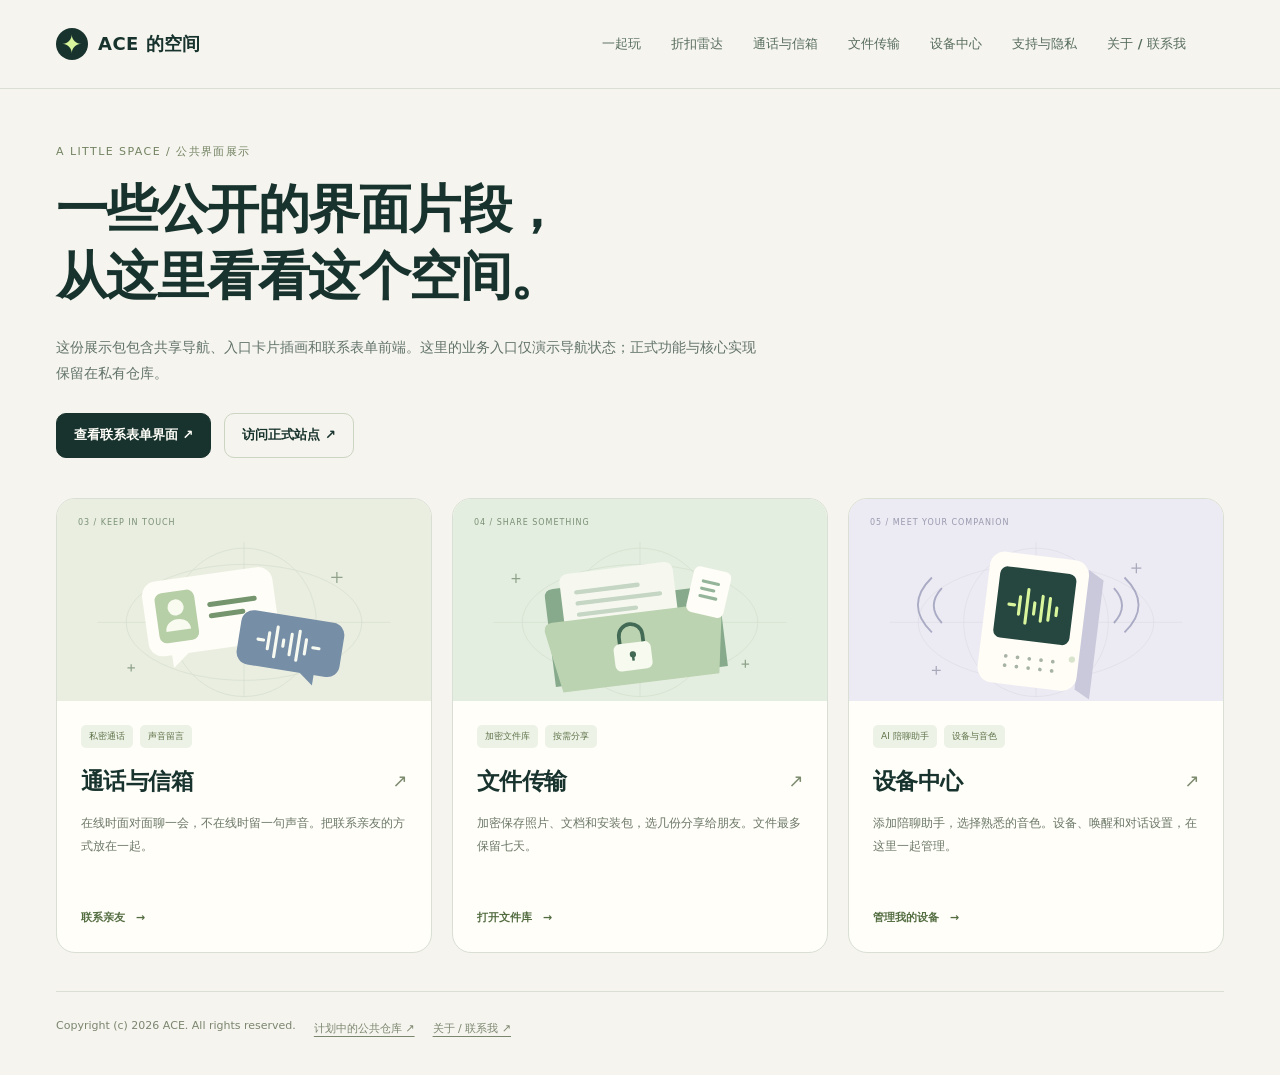
==== index.html @ f155e73a "Publish selected presentation components and contact form frontend" ====
<!doctype html>
<html lang="zh-CN">
<head>
  <meta charset="utf-8">
  <meta name="viewport" content="width=device-width,initial-scale=1">
  <meta name="description" content="ACE 的空间的公开前端片段：共享导航、入口插画及联系表单界面。">
  <meta name="theme-color" content="#f5f4ee">
  <title>公共界面展示 · ACE 的空间</title>
  <link rel="stylesheet" href="/shared/site-shell.css">
  <style>
*{box-sizing:border-box}html{color-scheme:light}body{margin:0;background:#f5f4ee;color:#18332d;font:15px/1.6 Inter,"Segoe UI","Microsoft YaHei",system-ui,sans-serif}a{color:inherit}button,input,textarea{font:inherit}.skip{position:fixed;top:8px;left:8px;z-index:1000;padding:10px 15px;background:#18332d;color:#fffef9;border-radius:8px;transform:translateY(-160%)}.skip:focus{transform:none}.ace-contact-footer{display:flex;flex-wrap:wrap;align-items:center;gap:22px;border-top:1px solid #d9dfd4;padding-top:26px;color:#7b866f;font-size:11px}.eyebrow{display:flex;align-items:center;gap:9px}.eyebrow>span{width:6px;height:6px;border-radius:50%;background:#8aa763}
</style>
  <style>
.ace-demo-main{max-width:var(--ace-shell-width,1264px);margin:0 auto;padding:54px var(--ace-shell-gutter,48px) 36px}.ace-demo-eyebrow{margin:0 0 15px;color:#738362;font-size:11px;letter-spacing:.13em}.ace-demo-main h1{max-width:760px;margin:0;font-size:clamp(30px,4.5vw,52px);line-height:1.3;letter-spacing:-.03em}.ace-demo-intro{max-width:710px;margin:23px 0;color:#62736a;font-size:14px;line-height:1.9}.ace-demo-actions{display:flex;flex-wrap:wrap;gap:13px;margin:26px 0 40px}.ace-demo-actions a{display:inline-flex;align-items:center;min-height:44px;padding:11px 17px;border:1px solid #cbd5c1;border-radius:10px;text-decoration:none;font-size:13px;font-weight:650}.ace-demo-actions a:first-child{background:#18332d;color:#fffef9;border-color:#18332d}.ace-demo-main .extra-grid{display:grid;grid-template-columns:repeat(3,minmax(0,1fr));gap:20px}.ace-demo-main .destination{display:block;overflow:hidden;min-width:0;border:1px solid #d9dfd4;border-radius:19px;background:#fffef9;text-decoration:none}.ace-demo-main .card-art{position:relative;overflow:hidden;min-height:178px;padding:28px 0 0;color:#567152;background:#e9eee0}.ace-demo-main .files-art{background:#e4eee0}.ace-demo-main .companion-art{background:#eceaf2;color:#7d7f99}.ace-demo-main .card-art svg{display:block;width:100%;height:auto}.ace-demo-main .art-label{position:absolute;top:18px;left:21px;font-size:8px;letter-spacing:.12em;opacity:.75}.ace-demo-main .card-copy{padding:24px}.ace-demo-main .tags{display:flex;flex-wrap:wrap;gap:7px;margin-bottom:15px}.ace-demo-main .tags span{padding:4px 8px;border-radius:5px;background:#edf2e6;color:#60744b;font-size:9px}.ace-demo-main .card-copy h2{display:flex;align-items:center;justify-content:space-between;margin:0;font-size:23px;letter-spacing:-.025em}.ace-demo-main .card-copy h2 span{font-size:18px;font-weight:400;color:#7c8b6e}.ace-demo-main .card-copy p{min-height:72px;margin:13px 0 20px;color:#6c7867;font-size:12px;line-height:1.9}.ace-demo-main .card-action{font-size:11px;font-weight:650;color:#536d41}.ace-demo-main .card-action span{margin-left:7px}.ace-demo-footer{display:flex;flex-wrap:wrap;gap:18px;margin-top:38px;padding-top:25px;border-top:1px solid #d9dfd4;color:#7b866f;font-size:11px}.ace-demo-footer a{display:inline-flex;align-items:center;min-height:44px;margin-block:-11px;text-underline-offset:4px}.ace-demo-main a:focus-visible{outline:3px solid #476ec4;outline-offset:4px}@media(max-width:900px){.ace-demo-main .extra-grid{grid-template-columns:repeat(2,minmax(0,1fr))}}@media(max-width:650px){.ace-demo-main{padding-top:32px}.ace-demo-main .extra-grid{grid-template-columns:minmax(0,1fr)}.ace-demo-main .card-art{min-height:0}.ace-demo-main .card-copy p{min-height:0}.ace-demo-main .card-copy{padding:23px}}
  </style>
</head>
<body data-ace-page="home">
  <a class="skip" href="#display-main">跳到公共界面展示</a>
  <header class="ace-site-header" data-ace-site-header>
  <div class="ace-site-header__inner">
    <a class="ace-site-brand" href="/" aria-label="ACE 的空间首页" aria-current="page"><span class="ace-site-brand__mark" aria-hidden="true">✦</span><span class="ace-site-brand__name">ACE 的空间</span></a>
    <nav class="ace-primary-nav" aria-label="快速导航">
      <ul class="ace-primary-nav__list">
        <li class="ace-primary-nav__item"><a class="ace-primary-link" href="/play/">一起玩</a></li>
        <li class="ace-primary-nav__item"><a class="ace-primary-link" href="/radar/">折扣雷达</a></li>
        <li class="ace-primary-nav__item"><a class="ace-primary-link" href="/connect/">通话与信箱</a></li>
        <li class="ace-primary-nav__item"><a class="ace-primary-link" href="/files/">文件传输</a></li>
        <li class="ace-primary-nav__item"><a class="ace-primary-link" href="/companion/">设备中心</a></li>
        <li class="ace-primary-nav__item"><a class="ace-primary-link" href="/support/">支持与隐私</a></li>
        <li class="ace-primary-nav__item"><a class="ace-primary-link" href="/about/">关于 / 联系我</a></li>
      </ul>
    </nav>
  </div>
</header>
  <main id="display-main" class="ace-demo-main">
    <p class="ace-demo-eyebrow">A LITTLE SPACE / 公共界面展示</p>
    <h1>一些公开的界面片段，<br>从这里看看这个空间。</h1>
    <p class="ace-demo-intro">这份展示包包含共享导航、入口卡片插画和联系表单前端。这里的业务入口仅演示导航状态；正式功能与核心实现保留在私有仓库。</p>
    <div class="ace-demo-actions"><a href="/about/">查看联系表单界面 ↗</a><a href="https://acexia.xyz/" target="_blank" rel="noopener noreferrer">访问正式站点 ↗</a></div>
    <section class="extra-grid destinations-secondary" aria-label="通信、文件和设备入口"><a class="destination service-card communication-card" href="/connect/"><div class="card-art communication-art" aria-hidden="true"><span class="art-label">03 / KEEP IN TOUCH</span><svg viewBox="0 0 600 280" focusable="false"><g fill="none" stroke="currentColor" opacity=".13"><ellipse cx="300" cy="153" rx="189" ry="93"/><ellipse cx="300" cy="153" rx="116" ry="119"/><path d="M65 153H535M300 24V272"/></g><g transform="translate(143 69) rotate(-8 150 80)"><rect width="211" height="121" rx="23" fill="#fffdf7"/><path d="M35 118v24l31-24" fill="#fffdf7"/><rect x="19" y="20" width="64" height="81" rx="12" fill="#b6cfa7"/><circle cx="51" cy="46" r="13" fill="#f9fbf0"/><path d="M31 83c0-24 40-24 40 0" fill="#f9fbf0"/><path d="M106 49h72M106 67h51" stroke="#74956e" stroke-width="8" stroke-linecap="round"/></g><g transform="translate(290 144) rotate(9 90 50)"><rect width="167" height="88" rx="20" fill="#778ea7"/><path d="M128 84v21l-28-21" fill="#778ea7"/><path d="M31 45h9m8-13v26m12-37v48m12-29v10m12-21v33m12-40v47m12-35v23m12-12h10" stroke="#f7faf0" stroke-width="5" stroke-linecap="round"/></g><path d="M449 72v18m-9-9h18M119 220v12m-6-6h12" stroke="currentColor" opacity=".6" stroke-width="2"/></svg></div><div class="card-copy"><div class="tags"><span>私密通话</span><span>声音留言</span></div><h2>通话与信箱 <span aria-hidden="true">↗</span></h2><p>在线时面对面聊一会，不在线时留一句声音。把联系亲友的方式放在一起。</p><span class="card-action">联系亲友 <span aria-hidden="true">→</span></span></div></a><a class="destination service-card files-card" href="/files/"><div class="card-art files-art" aria-hidden="true"><span class="art-label">04 / SHARE SOMETHING</span><svg viewBox="0 0 600 280" focusable="false"><g fill="none" stroke="currentColor" opacity=".13"><ellipse cx="300" cy="153" rx="189" ry="93"/><ellipse cx="300" cy="153" rx="116" ry="119"/><path d="M65 153H535M300 24V272"/></g><g transform="translate(155 83) rotate(-7 143 83)"><path d="M0 30V13Q0 0 14 0h81l22 26h143q18 0 18 18v113H0Z" fill="#86aa8b"/><rect x="26" y="-21" width="183" height="150" rx="13" fill="#f6f8f0"/><path d="M51 10h99M51 28h133M51 46h92" stroke="#c6d6c4" stroke-width="7" stroke-linecap="round"/><path d="M-7 67q0-13 14-13h259q14 0 13 13l-16 100H11Z" fill="#bcd3b1"/><path d="M110 102v-12a19 19 0 0 1 38 0v12" fill="none" stroke="#426a54" stroke-width="6"/><rect x="99" y="101" width="60" height="44" rx="10" fill="#f7faef"/><circle cx="129" cy="120" r="5" fill="#426a54"/><path d="M129 122v8" stroke="#426a54" stroke-width="4"/></g><g transform="translate(389 61) rotate(13)"><rect width="61" height="75" rx="10" fill="#fffdf7"/><path d="M18 22h25M18 34h20M18 46h26" stroke="#94b59a" stroke-width="5" stroke-linecap="round"/></g><path d="M101 75v15m-7-7h14M469 213v13m-6-6h12" stroke="currentColor" opacity=".6" stroke-width="2"/></svg></div><div class="card-copy"><div class="tags"><span>加密文件库</span><span>按需分享</span></div><h2>文件传输 <span aria-hidden="true">↗</span></h2><p>加密保存照片、文档和安装包，选几份分享给朋友。文件最多保留七天。</p><span class="card-action">打开文件库 <span aria-hidden="true">→</span></span></div></a><a class="destination service-card companion-card" href="/companion/"><div class="card-art companion-art" aria-hidden="true"><span class="art-label">05 / MEET YOUR COMPANION</span><svg viewBox="0 0 600 280" focusable="false"><g fill="none" stroke="currentColor" opacity=".13"><ellipse cx="300" cy="153" rx="189" ry="93"/><ellipse cx="300" cy="153" rx="116" ry="119"/><path d="M65 153H535M300 24V272"/></g><g transform="translate(216 46) rotate(7 82 102)"><path d="M159 13l25 14v192l-25-13Z" fill="#c9c9db"/><rect width="160" height="211" rx="24" fill="#fffdf6"/><rect x="18" y="23" width="123" height="115" rx="12" fill="#26473f"/><path d="M38 83h9m8-14v28m12-41v54m12-34v18m12-30v40m12-38v35m12-21v12" stroke="#d9f69d" stroke-width="5" stroke-linecap="round"/><g fill="#a7b3a5"><circle cx="43" cy="166" r="3"/><circle cx="62" cy="166" r="3"/><circle cx="81" cy="166" r="3"/><circle cx="100" cy="166" r="3"/><circle cx="119" cy="166" r="3"/><circle cx="43" cy="181" r="3"/><circle cx="62" cy="181" r="3"/><circle cx="81" cy="181" r="3"/><circle cx="100" cy="181" r="3"/><circle cx="119" cy="181" r="3"/></g><circle cx="149" cy="159" r="5" fill="#d9e4cc"/></g><g fill="none" stroke="#888aac" stroke-width="3" opacity=".65"><path d="M149 98q-26 28 0 56M133 81q-45 44 0 88M425 98q26 28 0 56M442 81q45 44 0 88"/></g><path d="M140 223v14m-7-7h14M461 58v16m-8-8h16" stroke="currentColor" opacity=".6" stroke-width="2"/></svg></div><div class="card-copy"><div class="tags"><span>AI 陪聊助手</span><span>设备与音色</span></div><h2>设备中心 <span aria-hidden="true">↗</span></h2><p>添加陪聊助手，选择熟悉的音色。设备、唤醒和对话设置，在这里一起管理。</p><span class="card-action">管理我的设备 <span aria-hidden="true">→</span></span></div></a></section>
    <footer class="ace-demo-footer"><span>Copyright (c) 2026 ACE. All rights reserved.</span><a href="https://github.com/ace3559798514-stack/acexia-public" target="_blank" rel="noopener noreferrer">计划中的公共仓库 ↗</a><a href="/about/">关于 / 联系我 ↗</a></footer>
  </main>
</body>
</html>
---- shared/site-shell.css ----
@charset "UTF-8";

/* Shared chrome is self-contained; page adjustments require an explicit page. */
body[data-ace-page] {
  --ace-shell-width: 1264px;
  --ace-shell-gutter: 48px;
  --ace-page-space: 40px;
  --ace-page-title-size: 36px;
}

.ace-site-header,
.ace-site-header *,
.ace-communication-nav,
.ace-communication-nav * {
  box-sizing: border-box;
}

.ace-site-header {
  display: block;
  flex: 0 0 auto;
  position: relative;
  width: 100%;
  max-width: none;
  margin: 0;
  padding: 0;
  border: 0;
  border-bottom: 1px solid #d9dfd4;
  background: #f5f4ee;
  color: #18332d;
  color-scheme: light;
  font: 500 13px/1.5 Inter, "Segoe UI", "Microsoft YaHei", system-ui, sans-serif;
}

.ace-site-header__inner {
  display: grid;
  grid-template-columns: auto minmax(0, 1fr) auto;
  align-items: center;
  gap: 20px;
  width: 100%;
  max-width: var(--ace-shell-width, 1264px);
  min-height: 88px;
  margin: 0 auto;
  padding: 16px var(--ace-shell-gutter, 48px);
}

.ace-site-brand {
  display: inline-flex;
  align-items: center;
  gap: 10px;
  width: fit-content;
  min-width: 0;
  min-height: 44px;
  color: #18332d;
  font-size: 18px;
  font-weight: 750;
  letter-spacing: .025em;
  line-height: 1.4;
  text-decoration: none;
  white-space: nowrap;
  touch-action: manipulation;
}

.ace-site-brand__mark {
  display: grid;
  place-items: center;
  flex: 0 0 32px;
  width: 32px;
  height: 32px;
  border-radius: 50%;
  background: #18332d;
  color: #d9f69d;
  font: 25px/1 system-ui, sans-serif;
}

.ace-primary-nav {
  min-width: 0;
  overflow-x: auto;
  overscroll-behavior-inline: contain;
  scrollbar-width: thin;
  scrollbar-color: #bcc9b2 transparent;
  scroll-padding-inline: 6px;
  -webkit-overflow-scrolling: touch;
}

.ace-primary-nav__list {
  display: flex;
  align-items: center;
  justify-content: flex-end;
  gap: 4px;
  width: max-content;
  min-width: 100%;
  margin: 0;
  padding: 5px;
  list-style: none;
}

.ace-primary-nav__item {
  flex: 0 0 auto;
  margin: 0;
  padding: 0;
}

.ace-primary-link {
  display: inline-flex;
  align-items: center;
  justify-content: center;
  min-height: 44px;
  padding: 10px 12px;
  border: 1px solid transparent;
  border-radius: 10px;
  background: transparent;
  color: #586d5e;
  font: inherit;
  font-weight: 550;
  line-height: 1.5;
  text-decoration: none;
  white-space: nowrap;
  touch-action: manipulation;
}

.ace-primary-link:hover {
  background: #e9edde;
  color: #18332d;
}

.ace-primary-link[aria-current="page"] {
  border-color: #cfdcbf;
  background: #e1ebd3;
  color: #284b39;
  font-weight: 700;
}

.ace-site-account {
  display: flex;
  align-items: center;
  justify-content: flex-end;
  gap: 8px;
  min-width: 0;
  max-width: 205px;
  color: #284b39;
  font-size: 12px;
}

.ace-site-account > * {
  min-width: 0;
  max-width: 100%;
}

.ace-site-account > :is(a, button) {
  display: inline-flex;
  align-items: center;
  justify-content: center;
  gap: 6px;
  width: auto;
  min-height: 44px;
  margin: 0;
  padding: 10px 14px;
  overflow: hidden;
  border: 1px solid #ccd7c1;
  border-radius: 30px;
  background: #e9edde;
  color: #284b39;
  font: inherit;
  line-height: 1.4;
  text-overflow: ellipsis;
  text-decoration: none;
  white-space: nowrap;
  cursor: pointer;
  touch-action: manipulation;
}

.ace-site-account > :is(a, button):hover {
  background: #e0e8d4;
}

.ace-site-account :is([data-account-name], #account-name) {
  min-width: 0;
  overflow: hidden;
  text-overflow: ellipsis;
  white-space: nowrap;
}

.ace-account-identity {
  display: flex;
  align-items: center;
  gap: 8px;
  min-height: 44px;
}

.ace-account-avatar {
  display: grid;
  place-items: center;
  flex: 0 0 30px;
  width: 30px;
  height: 30px;
  border: 1px solid #dae0cf;
  border-radius: 50%;
  background: #e8edde;
  color: #284b39;
  font-size: 12px;
  font-weight: 700;
}

.ace-communication-nav {
  width: 100%;
  max-width: var(--ace-shell-width, 1264px);
  margin: 0 auto;
  padding: 24px var(--ace-shell-gutter, 48px) 0;
  color: #18332d;
  font: 500 13px/1.5 Inter, "Segoe UI", "Microsoft YaHei", system-ui, sans-serif;
}

.ace-communication-nav__inner {
  display: flex;
  gap: 10px;
}

.ace-communication-tab {
  display: flex;
  align-items: center;
  gap: 14px;
  min-width: 0;
  min-height: 54px;
  padding: 11px 18px;
  border: 1px solid #d9dfd4;
  border-radius: 12px;
  background: #fffef9;
  color: #586d5e;
  text-decoration: none;
  touch-action: manipulation;
}

.ace-communication-tab:hover {
  background: #edf1e5;
  color: #18332d;
}

.ace-communication-tab[aria-current="page"] {
  border-color: #c4d4b4;
  background: #e3ecd6;
  color: #284b39;
}

.ace-communication-tab__label {
  font-size: 14px;
  font-weight: 700;
  white-space: nowrap;
}

.ace-communication-tab__description {
  color: #62736a;
  font-size: 11px;
  white-space: nowrap;
}

.ace-site-brand:focus-visible,
.ace-primary-link:focus-visible,
.ace-site-account :is(a, button):focus-visible,
.ace-communication-tab:focus-visible {
  outline: 3px solid #476ec4;
  outline-offset: 2px;
}

/* These selectors adjust only the named page's outer frame and main title. */
body[data-ace-page="home"] > .site-wrap,
body[data-ace-page="files"] > .site-wrap,
body[data-ace-page="companion"] > .site-wrap {
  width: 100%;
  max-width: var(--ace-shell-width);
  margin-inline: auto;
  padding-inline: var(--ace-shell-gutter);
}

body[data-ace-page="call"] > #call-main,
body[data-ace-page="wifi"] > main {
  width: 100%;
  max-width: var(--ace-shell-width);
  margin-inline: auto;
  padding: var(--ace-page-space) var(--ace-shell-gutter) 64px;
}

body[data-ace-page="mailbox"] > .layout {
  max-width: var(--ace-shell-width);
  margin-inline: auto;
}

body[data-ace-page="mailbox"] > .layout > .sidebar {
  padding-top: var(--ace-page-space);
  padding-left: var(--ace-shell-gutter);
}

body[data-ace-page="mailbox"] > .layout > main {
  padding-top: var(--ace-page-space);
  padding-right: var(--ace-shell-gutter);
}

body[data-ace-page="files"] .files-intro,
body[data-ace-page="companion"] .companion-hero {
  padding-top: var(--ace-page-space);
}

body[data-ace-page="call"] .call-intro .eyebrow,
body[data-ace-page="files"] .files-intro .eyebrow,
body[data-ace-page="companion"] .companion-hero .eyebrow,
body[data-ace-page="wifi"] > main > .eyebrow {
  margin: 0 0 16px;
  font-size: 10px;
  letter-spacing: .14em;
}

body[data-ace-page="call"] .call-intro h1,
body[data-ace-page="files"] #files-title,
body[data-ace-page="companion"] #hero-title,
body[data-ace-page="mailbox"] #page-title,
body[data-ace-page="wifi"] > main > h1 {
  font-size: var(--ace-page-title-size);
  font-weight: 720;
  letter-spacing: -.035em;
  line-height: 1.25;
}

body[data-ace-page="call"] .call-intro h1,
body[data-ace-page="wifi"] > main > h1 {
  margin: 0 0 20px;
}

/* Keep the Wi-Fi form readable inside the same aligned outer page frame. */
body[data-ace-page="wifi"] > main > :is(.version, .steps, .panel, .fallback, .footnote) {
  max-width: 720px;
}

body[data-ace-page="play"] > .ace-site-header {
  flex-shrink: 0;
}

body[data-ace-page="support"] > .support-main {
  max-width: var(--ace-shell-width);
  padding-inline: var(--ace-shell-gutter);
  padding-top: var(--ace-page-space);
}

body[data-ace-page="support"] #support-title {
  font-size: var(--ace-page-title-size);
}

body[data-ace-page="play"] .title-screen {
  min-height: calc(100svh - var(--ace-site-header-height, 88px));
}

body[data-ace-page="play"] .game-screen {
  top: var(--ace-site-header-height, 88px);
}
body[data-ace-page="home"] .about-contact-link {
  display: inline-flex;
  align-items: center;
  min-height: 44px;
  margin-top: 12px;
  color: #284b39;
  text-underline-offset: 4px;
}
body[data-ace-page="home"] footer a {
  display: inline-flex;
  align-items: center;
  min-height: 44px;
  color: inherit;
  text-underline-offset: 4px;
}

@media (max-width: 1060px) {
  body[data-ace-page] {
    --ace-shell-gutter: 28px;
  }

  .ace-site-header__inner {
    grid-template-columns: minmax(0, 1fr) auto;
    gap: 6px 18px;
    padding-block: 12px 9px;
  }

  .ace-primary-nav {
    grid-row: 2;
    grid-column: 1 / -1;
    margin-inline: -5px;
  }

  .ace-primary-nav__list {
    justify-content: flex-start;
  }

  .ace-site-account {
    grid-row: 1;
    grid-column: 2;
  }
}

@media (max-width: 650px) {
  body[data-ace-page] {
    --ace-shell-gutter: 20px;
    --ace-page-space: 28px;
    --ace-page-title-size: 30px;
  }

  .ace-site-header__inner {
    gap: 3px 12px;
    padding-top: 9px;
    padding-bottom: 6px;
  }

  .ace-site-brand {
    gap: 8px;
    font-size: 15px;
    letter-spacing: 0;
  }

  .ace-site-brand__mark {
    flex-basis: 28px;
    width: 28px;
    height: 28px;
    font-size: 22px;
  }

  .ace-primary-link {
    padding-inline: 12px;
    font-size: 12px;
  }

  .ace-site-account {
    max-width: min(37vw, 170px);
    font-size: 11px;
  }

  .ace-site-account > :is(a, button) {
    padding-inline: 10px;
  }

  .ace-communication-nav {
    padding-top: 18px;
  }

  .ace-communication-nav__inner {
    gap: 8px;
  }

  .ace-communication-tab {
    flex: 1 1 0;
    align-items: flex-start;
    flex-direction: column;
    gap: 3px;
    min-height: 64px;
    padding: 11px 14px;
  }

  body[data-ace-page="mailbox"] > .layout > .sidebar {
    padding: 14px var(--ace-shell-gutter);
  }

  body[data-ace-page="mailbox"] > .layout > main {
    padding-inline: var(--ace-shell-gutter);
  }
}

@media (forced-colors: active) {
  .ace-primary-link[aria-current="page"],
  .ace-communication-tab[aria-current="page"] {
    border-color: Highlight;
  }
}
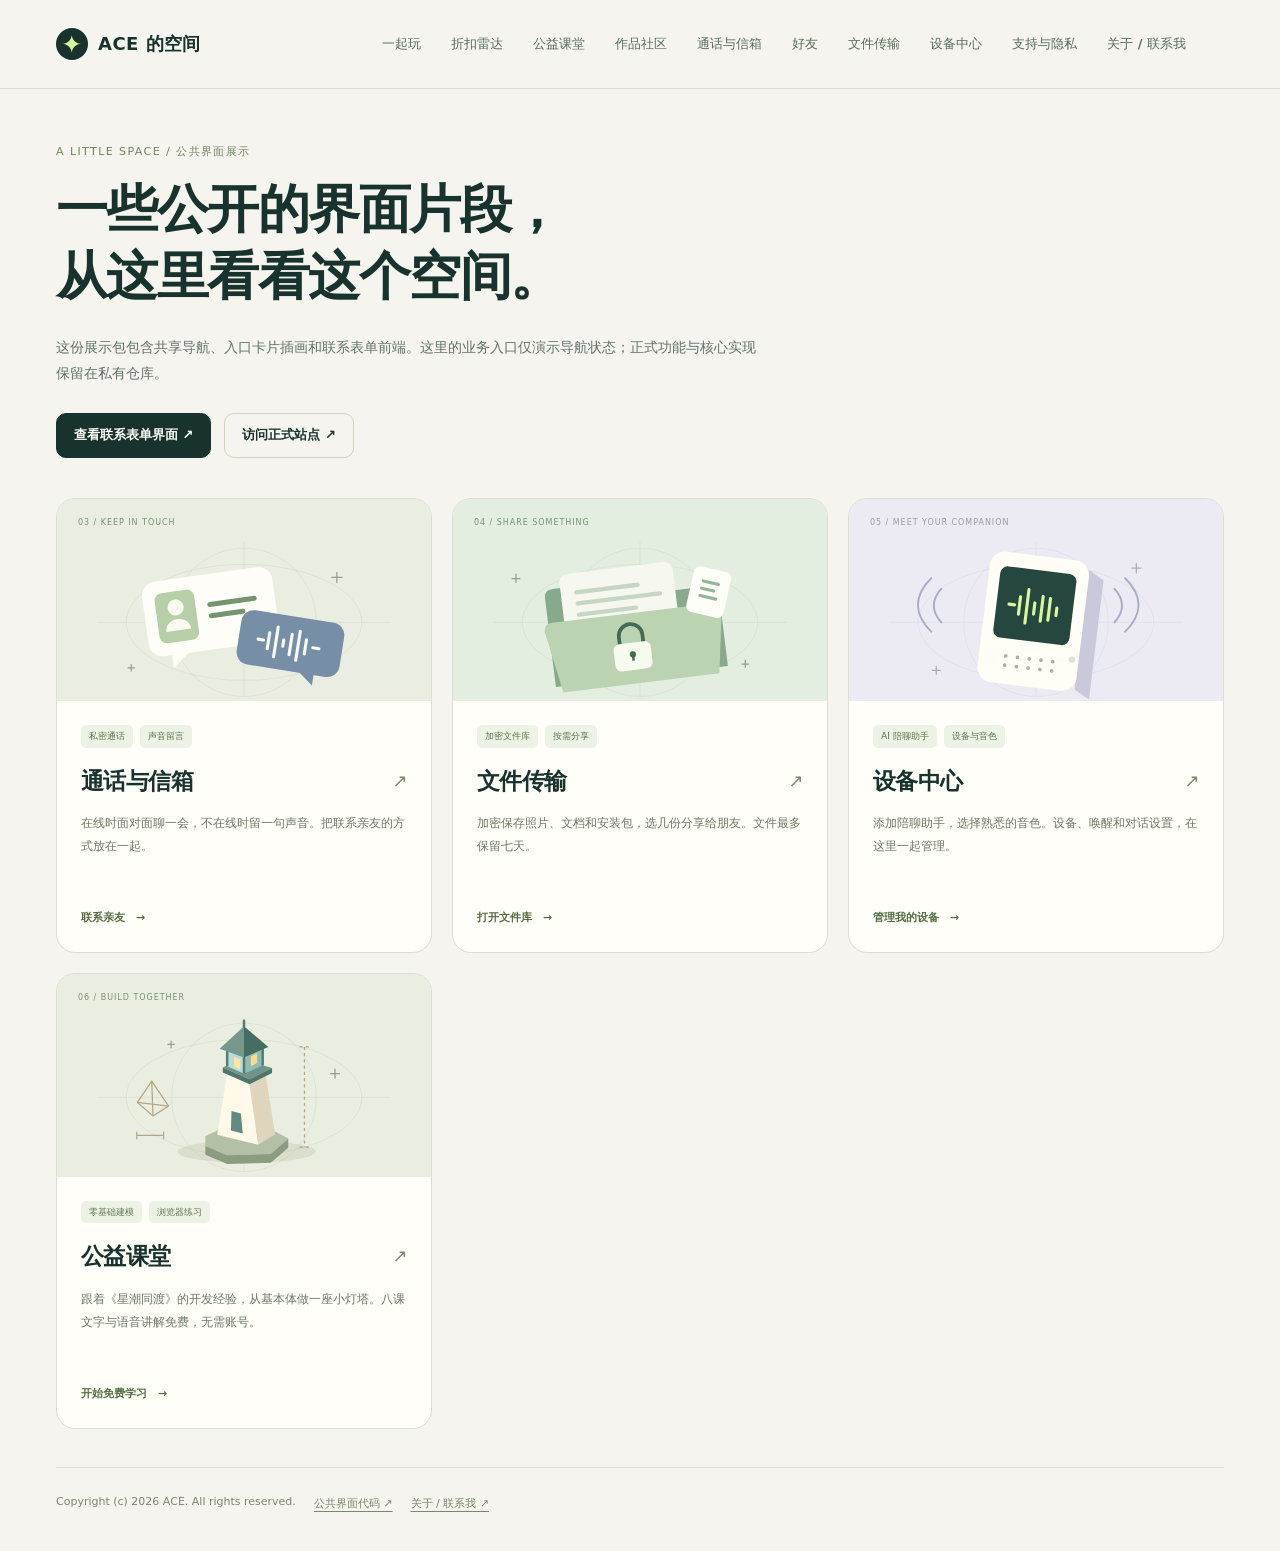
==== commit a649a653: "Sync public interface preview and current contact verification" ====
--- a/index.html
+++ b/index.html
@@ -23,7 +23,10 @@
       <ul class="ace-primary-nav__list">
         <li class="ace-primary-nav__item"><a class="ace-primary-link" href="/play/">一起玩</a></li>
         <li class="ace-primary-nav__item"><a class="ace-primary-link" href="/radar/">折扣雷达</a></li>
+        <li class="ace-primary-nav__item"><a class="ace-primary-link" href="/learn/">公益课堂</a></li>
+        <li class="ace-primary-nav__item"><a class="ace-primary-link" href="/community/">作品社区</a></li>
         <li class="ace-primary-nav__item"><a class="ace-primary-link" href="/connect/">通话与信箱</a></li>
+        <li class="ace-primary-nav__item"><a class="ace-primary-link" href="/friends/">好友</a></li>
         <li class="ace-primary-nav__item"><a class="ace-primary-link" href="/files/">文件传输</a></li>
         <li class="ace-primary-nav__item"><a class="ace-primary-link" href="/companion/">设备中心</a></li>
         <li class="ace-primary-nav__item"><a class="ace-primary-link" href="/support/">支持与隐私</a></li>
@@ -37,8 +40,8 @@
     <h1>一些公开的界面片段，<br>从这里看看这个空间。</h1>
     <p class="ace-demo-intro">这份展示包包含共享导航、入口卡片插画和联系表单前端。这里的业务入口仅演示导航状态；正式功能与核心实现保留在私有仓库。</p>
     <div class="ace-demo-actions"><a href="/about/">查看联系表单界面 ↗</a><a href="https://acexia.xyz/" target="_blank" rel="noopener noreferrer">访问正式站点 ↗</a></div>
-    <section class="extra-grid destinations-secondary" aria-label="通信、文件和设备入口"><a class="destination service-card communication-card" href="/connect/"><div class="card-art communication-art" aria-hidden="true"><span class="art-label">03 / KEEP IN TOUCH</span><svg viewBox="0 0 600 280" focusable="false"><g fill="none" stroke="currentColor" opacity=".13"><ellipse cx="300" cy="153" rx="189" ry="93"/><ellipse cx="300" cy="153" rx="116" ry="119"/><path d="M65 153H535M300 24V272"/></g><g transform="translate(143 69) rotate(-8 150 80)"><rect width="211" height="121" rx="23" fill="#fffdf7"/><path d="M35 118v24l31-24" fill="#fffdf7"/><rect x="19" y="20" width="64" height="81" rx="12" fill="#b6cfa7"/><circle cx="51" cy="46" r="13" fill="#f9fbf0"/><path d="M31 83c0-24 40-24 40 0" fill="#f9fbf0"/><path d="M106 49h72M106 67h51" stroke="#74956e" stroke-width="8" stroke-linecap="round"/></g><g transform="translate(290 144) rotate(9 90 50)"><rect width="167" height="88" rx="20" fill="#778ea7"/><path d="M128 84v21l-28-21" fill="#778ea7"/><path d="M31 45h9m8-13v26m12-37v48m12-29v10m12-21v33m12-40v47m12-35v23m12-12h10" stroke="#f7faf0" stroke-width="5" stroke-linecap="round"/></g><path d="M449 72v18m-9-9h18M119 220v12m-6-6h12" stroke="currentColor" opacity=".6" stroke-width="2"/></svg></div><div class="card-copy"><div class="tags"><span>私密通话</span><span>声音留言</span></div><h2>通话与信箱 <span aria-hidden="true">↗</span></h2><p>在线时面对面聊一会，不在线时留一句声音。把联系亲友的方式放在一起。</p><span class="card-action">联系亲友 <span aria-hidden="true">→</span></span></div></a><a class="destination service-card files-card" href="/files/"><div class="card-art files-art" aria-hidden="true"><span class="art-label">04 / SHARE SOMETHING</span><svg viewBox="0 0 600 280" focusable="false"><g fill="none" stroke="currentColor" opacity=".13"><ellipse cx="300" cy="153" rx="189" ry="93"/><ellipse cx="300" cy="153" rx="116" ry="119"/><path d="M65 153H535M300 24V272"/></g><g transform="translate(155 83) rotate(-7 143 83)"><path d="M0 30V13Q0 0 14 0h81l22 26h143q18 0 18 18v113H0Z" fill="#86aa8b"/><rect x="26" y="-21" width="183" height="150" rx="13" fill="#f6f8f0"/><path d="M51 10h99M51 28h133M51 46h92" stroke="#c6d6c4" stroke-width="7" stroke-linecap="round"/><path d="M-7 67q0-13 14-13h259q14 0 13 13l-16 100H11Z" fill="#bcd3b1"/><path d="M110 102v-12a19 19 0 0 1 38 0v12" fill="none" stroke="#426a54" stroke-width="6"/><rect x="99" y="101" width="60" height="44" rx="10" fill="#f7faef"/><circle cx="129" cy="120" r="5" fill="#426a54"/><path d="M129 122v8" stroke="#426a54" stroke-width="4"/></g><g transform="translate(389 61) rotate(13)"><rect width="61" height="75" rx="10" fill="#fffdf7"/><path d="M18 22h25M18 34h20M18 46h26" stroke="#94b59a" stroke-width="5" stroke-linecap="round"/></g><path d="M101 75v15m-7-7h14M469 213v13m-6-6h12" stroke="currentColor" opacity=".6" stroke-width="2"/></svg></div><div class="card-copy"><div class="tags"><span>加密文件库</span><span>按需分享</span></div><h2>文件传输 <span aria-hidden="true">↗</span></h2><p>加密保存照片、文档和安装包，选几份分享给朋友。文件最多保留七天。</p><span class="card-action">打开文件库 <span aria-hidden="true">→</span></span></div></a><a class="destination service-card companion-card" href="/companion/"><div class="card-art companion-art" aria-hidden="true"><span class="art-label">05 / MEET YOUR COMPANION</span><svg viewBox="0 0 600 280" focusable="false"><g fill="none" stroke="currentColor" opacity=".13"><ellipse cx="300" cy="153" rx="189" ry="93"/><ellipse cx="300" cy="153" rx="116" ry="119"/><path d="M65 153H535M300 24V272"/></g><g transform="translate(216 46) rotate(7 82 102)"><path d="M159 13l25 14v192l-25-13Z" fill="#c9c9db"/><rect width="160" height="211" rx="24" fill="#fffdf6"/><rect x="18" y="23" width="123" height="115" rx="12" fill="#26473f"/><path d="M38 83h9m8-14v28m12-41v54m12-34v18m12-30v40m12-38v35m12-21v12" stroke="#d9f69d" stroke-width="5" stroke-linecap="round"/><g fill="#a7b3a5"><circle cx="43" cy="166" r="3"/><circle cx="62" cy="166" r="3"/><circle cx="81" cy="166" r="3"/><circle cx="100" cy="166" r="3"/><circle cx="119" cy="166" r="3"/><circle cx="43" cy="181" r="3"/><circle cx="62" cy="181" r="3"/><circle cx="81" cy="181" r="3"/><circle cx="100" cy="181" r="3"/><circle cx="119" cy="181" r="3"/></g><circle cx="149" cy="159" r="5" fill="#d9e4cc"/></g><g fill="none" stroke="#888aac" stroke-width="3" opacity=".65"><path d="M149 98q-26 28 0 56M133 81q-45 44 0 88M425 98q26 28 0 56M442 81q45 44 0 88"/></g><path d="M140 223v14m-7-7h14M461 58v16m-8-8h16" stroke="currentColor" opacity=".6" stroke-width="2"/></svg></div><div class="card-copy"><div class="tags"><span>AI 陪聊助手</span><span>设备与音色</span></div><h2>设备中心 <span aria-hidden="true">↗</span></h2><p>添加陪聊助手，选择熟悉的音色。设备、唤醒和对话设置，在这里一起管理。</p><span class="card-action">管理我的设备 <span aria-hidden="true">→</span></span></div></a></section>
-    <footer class="ace-demo-footer"><span>Copyright (c) 2026 ACE. All rights reserved.</span><a href="https://github.com/ace3559798514-stack/acexia-public" target="_blank" rel="noopener noreferrer">计划中的公共仓库 ↗</a><a href="/about/">关于 / 联系我 ↗</a></footer>
+    <section class="extra-grid destinations-secondary" aria-label="通信、文件、设备与公益课堂入口"><a class="destination service-card communication-card" href="/connect/"><div class="card-art communication-art" aria-hidden="true"><span class="art-label">03 / KEEP IN TOUCH</span><svg viewBox="0 0 600 280" focusable="false"><g fill="none" stroke="currentColor" opacity=".13"><ellipse cx="300" cy="153" rx="189" ry="93"/><ellipse cx="300" cy="153" rx="116" ry="119"/><path d="M65 153H535M300 24V272"/></g><g transform="translate(143 69) rotate(-8 150 80)"><rect width="211" height="121" rx="23" fill="#fffdf7"/><path d="M35 118v24l31-24" fill="#fffdf7"/><rect x="19" y="20" width="64" height="81" rx="12" fill="#b6cfa7"/><circle cx="51" cy="46" r="13" fill="#f9fbf0"/><path d="M31 83c0-24 40-24 40 0" fill="#f9fbf0"/><path d="M106 49h72M106 67h51" stroke="#74956e" stroke-width="8" stroke-linecap="round"/></g><g transform="translate(290 144) rotate(9 90 50)"><rect width="167" height="88" rx="20" fill="#778ea7"/><path d="M128 84v21l-28-21" fill="#778ea7"/><path d="M31 45h9m8-13v26m12-37v48m12-29v10m12-21v33m12-40v47m12-35v23m12-12h10" stroke="#f7faf0" stroke-width="5" stroke-linecap="round"/></g><path d="M449 72v18m-9-9h18M119 220v12m-6-6h12" stroke="currentColor" opacity=".6" stroke-width="2"/></svg></div><div class="card-copy"><div class="tags"><span>私密通话</span><span>声音留言</span></div><h2>通话与信箱 <span aria-hidden="true">↗</span></h2><p>在线时面对面聊一会，不在线时留一句声音。把联系亲友的方式放在一起。</p><span class="card-action">联系亲友 <span aria-hidden="true">→</span></span></div></a><a class="destination service-card files-card" href="/files/"><div class="card-art files-art" aria-hidden="true"><span class="art-label">04 / SHARE SOMETHING</span><svg viewBox="0 0 600 280" focusable="false"><g fill="none" stroke="currentColor" opacity=".13"><ellipse cx="300" cy="153" rx="189" ry="93"/><ellipse cx="300" cy="153" rx="116" ry="119"/><path d="M65 153H535M300 24V272"/></g><g transform="translate(155 83) rotate(-7 143 83)"><path d="M0 30V13Q0 0 14 0h81l22 26h143q18 0 18 18v113H0Z" fill="#86aa8b"/><rect x="26" y="-21" width="183" height="150" rx="13" fill="#f6f8f0"/><path d="M51 10h99M51 28h133M51 46h92" stroke="#c6d6c4" stroke-width="7" stroke-linecap="round"/><path d="M-7 67q0-13 14-13h259q14 0 13 13l-16 100H11Z" fill="#bcd3b1"/><path d="M110 102v-12a19 19 0 0 1 38 0v12" fill="none" stroke="#426a54" stroke-width="6"/><rect x="99" y="101" width="60" height="44" rx="10" fill="#f7faef"/><circle cx="129" cy="120" r="5" fill="#426a54"/><path d="M129 122v8" stroke="#426a54" stroke-width="4"/></g><g transform="translate(389 61) rotate(13)"><rect width="61" height="75" rx="10" fill="#fffdf7"/><path d="M18 22h25M18 34h20M18 46h26" stroke="#94b59a" stroke-width="5" stroke-linecap="round"/></g><path d="M101 75v15m-7-7h14M469 213v13m-6-6h12" stroke="currentColor" opacity=".6" stroke-width="2"/></svg></div><div class="card-copy"><div class="tags"><span>加密文件库</span><span>按需分享</span></div><h2>文件传输 <span aria-hidden="true">↗</span></h2><p>加密保存照片、文档和安装包，选几份分享给朋友。文件最多保留七天。</p><span class="card-action">打开文件库 <span aria-hidden="true">→</span></span></div></a><a class="destination service-card companion-card" href="/companion/"><div class="card-art companion-art" aria-hidden="true"><span class="art-label">05 / MEET YOUR COMPANION</span><svg viewBox="0 0 600 280" focusable="false"><g fill="none" stroke="currentColor" opacity=".13"><ellipse cx="300" cy="153" rx="189" ry="93"/><ellipse cx="300" cy="153" rx="116" ry="119"/><path d="M65 153H535M300 24V272"/></g><g transform="translate(216 46) rotate(7 82 102)"><path d="M159 13l25 14v192l-25-13Z" fill="#c9c9db"/><rect width="160" height="211" rx="24" fill="#fffdf6"/><rect x="18" y="23" width="123" height="115" rx="12" fill="#26473f"/><path d="M38 83h9m8-14v28m12-41v54m12-34v18m12-30v40m12-38v35m12-21v12" stroke="#d9f69d" stroke-width="5" stroke-linecap="round"/><g fill="#a7b3a5"><circle cx="43" cy="166" r="3"/><circle cx="62" cy="166" r="3"/><circle cx="81" cy="166" r="3"/><circle cx="100" cy="166" r="3"/><circle cx="119" cy="166" r="3"/><circle cx="43" cy="181" r="3"/><circle cx="62" cy="181" r="3"/><circle cx="81" cy="181" r="3"/><circle cx="100" cy="181" r="3"/><circle cx="119" cy="181" r="3"/></g><circle cx="149" cy="159" r="5" fill="#d9e4cc"/></g><g fill="none" stroke="#888aac" stroke-width="3" opacity=".65"><path d="M149 98q-26 28 0 56M133 81q-45 44 0 88M425 98q26 28 0 56M442 81q45 44 0 88"/></g><path d="M140 223v14m-7-7h14M461 58v16m-8-8h16" stroke="currentColor" opacity=".6" stroke-width="2"/></svg></div><div class="card-copy"><div class="tags"><span>AI 陪聊助手</span><span>设备与音色</span></div><h2>设备中心 <span aria-hidden="true">↗</span></h2><p>添加陪聊助手，选择熟悉的音色。设备、唤醒和对话设置，在这里一起管理。</p><span class="card-action">管理我的设备 <span aria-hidden="true">→</span></span></div></a><a class="destination service-card learn-card" href="/learn/"><div class="card-art learn-art" aria-hidden="true"><span class="art-label">06 / BUILD TOGETHER</span><svg viewBox="0 0 600 280" focusable="false"><g fill="none" stroke="currentColor" opacity=".13"><ellipse cx="300" cy="153" rx="189" ry="93"/><ellipse cx="300" cy="153" rx="116" ry="119"/><path d="M65 153H535M300 24V272"/></g><ellipse cx="304" cy="240" rx="111" ry="18" fill="#b5bba0" opacity=".3"/><path d="m238 215 33-15 66 1 34 18-28 25-70 2-35-15Z" fill="#b4c0a5"/><path d="m238 231 35 15 70-2 28-25v15l-28 24-70 2-35-15Z" fill="#8b9c81"/><path d="m274 108 33 11 16 110-66-16Z" fill="#fff9e9"/><path d="m307 119 26-13 17 106-27 17Z" fill="#dfd5bd"/><path d="m274 108 26-13 33 11-26 13Z" fill="#f1e9d4"/><path d="m280 175 15 4 3 32-19-5Z" fill="#628982"/><path d="m266 105 29-14 50 15-36 18Z" fill="#709489"/><path d="m266 105 43 19 36-18v8l-36 18-43-19Z" fill="#4f766b"/><path d="m273 74 27 11v30l-27-12Z" fill="#b7dcda"/><path d="m300 85 30-13v30l-30 13Z" fill="#90bbb6"/><path d="m284 88 10 4v16l-10-4Z" fill="#ffe6a1"/><path d="m311 87 10-5v16l-10 5Z" fill="#ffd78f"/><path d="M273 74v29m27-18v30m30-43v30" stroke="#547d72" stroke-width="4"/><path d="m300 39-39 36 39 14Z" fill="#76978b"/><path d="m300 39 39 33-39 17Z" fill="#446d63"/><path d="M300 30v10" stroke="#547d72" stroke-width="4" stroke-linecap="round"/><g fill="none" stroke="#9b8050" stroke-width="2" opacity=".65"><path d="M397 72v161m-8-161h16m-16 161h16" stroke-dasharray="5 5"/><path d="m129 161 23-34 27 40-25 16Z"/><path d="m152 127 2 56m-25-22 50 6"/><path d="M128 214h43m-43-6v12m43-12v12"/></g><path d="M446 107v16m-8-8h16M183 62v12m-6-6h12" stroke="currentColor" opacity=".6" stroke-width="2"/></svg></div><div class="card-copy"><div class="tags"><span>零基础建模</span><span>浏览器练习</span></div><h2>公益课堂 <span aria-hidden="true">↗</span></h2><p>跟着《星潮同渡》的开发经验，从基本体做一座小灯塔。八课文字与语音讲解免费，无需账号。</p><span class="card-action">开始免费学习 <span aria-hidden="true">→</span></span></div></a></section>
+    <footer class="ace-demo-footer"><span>Copyright (c) 2026 ACE. All rights reserved.</span><a href="https://github.com/ace3559798514-stack/acexia-public" target="_blank" rel="noopener noreferrer">公共界面代码 ↗</a><a href="/about/">关于 / 联系我 ↗</a></footer>
   </main>
 </body>
 </html>
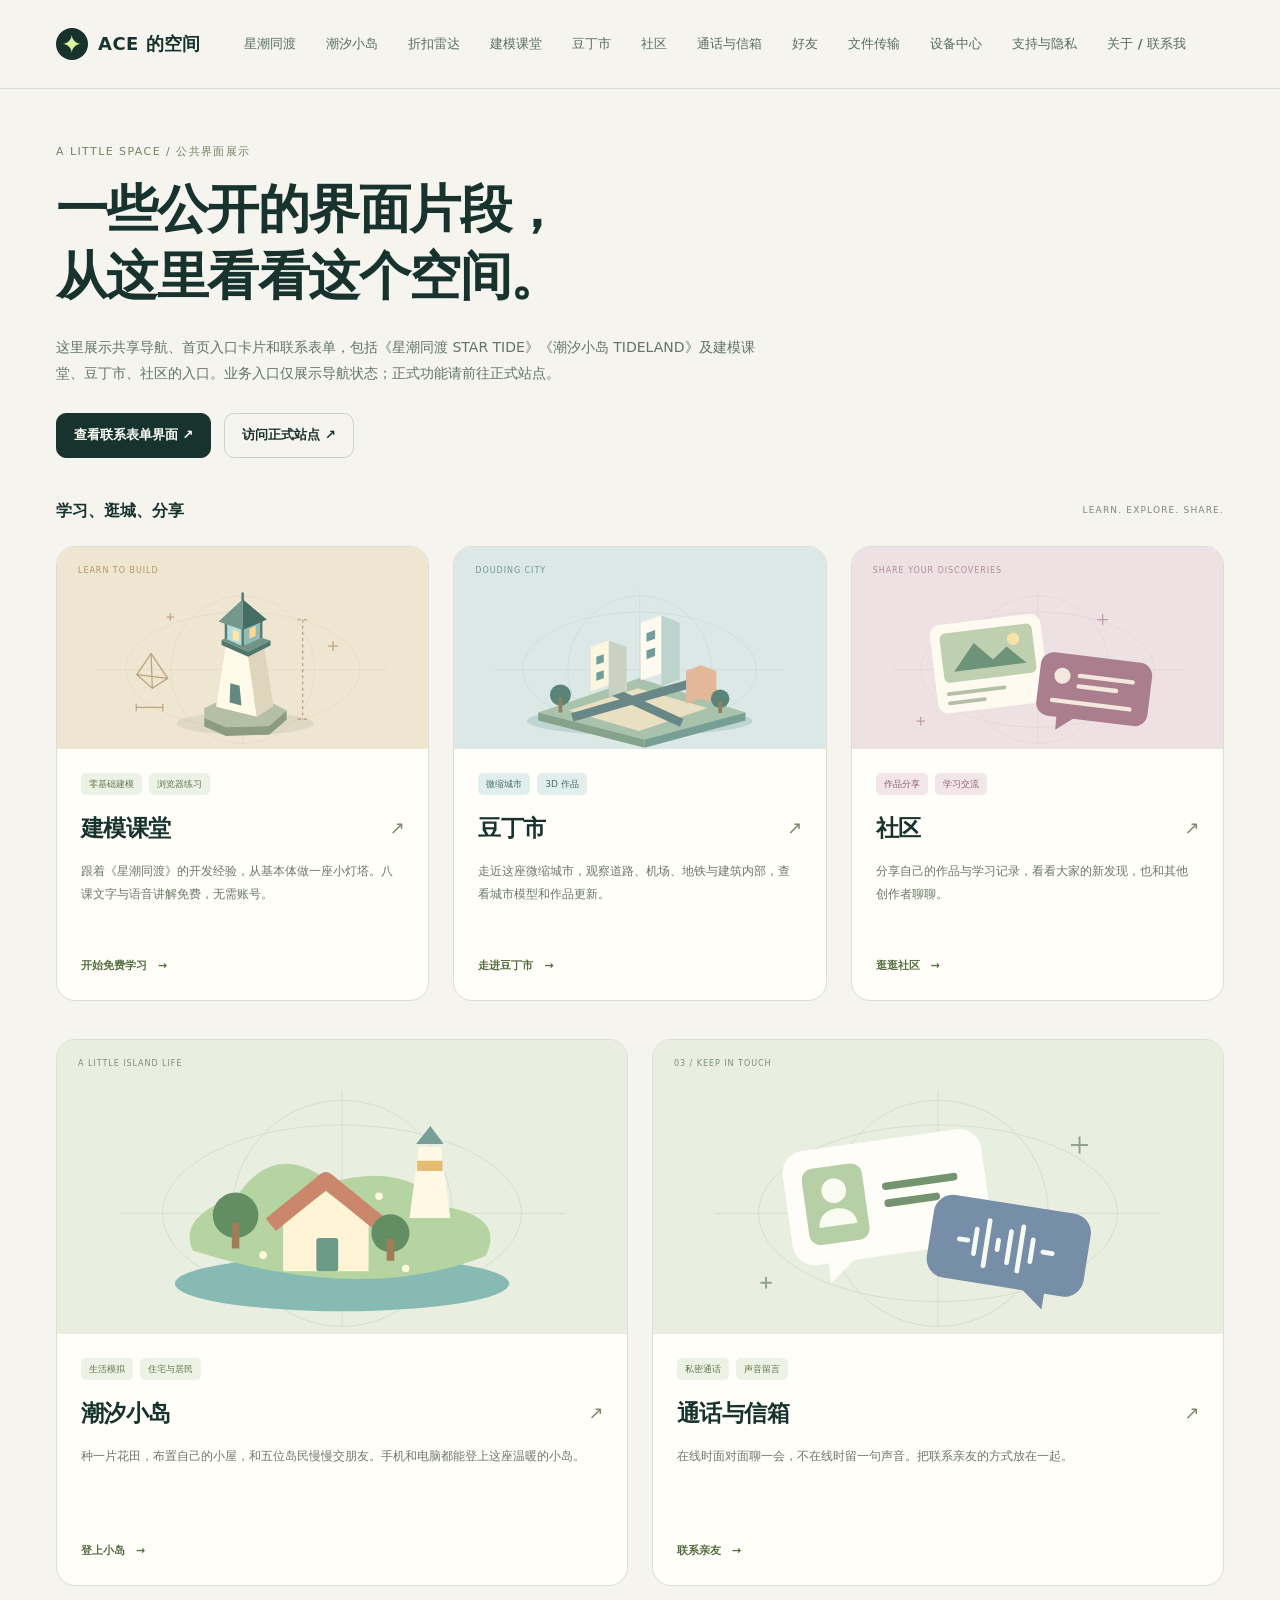
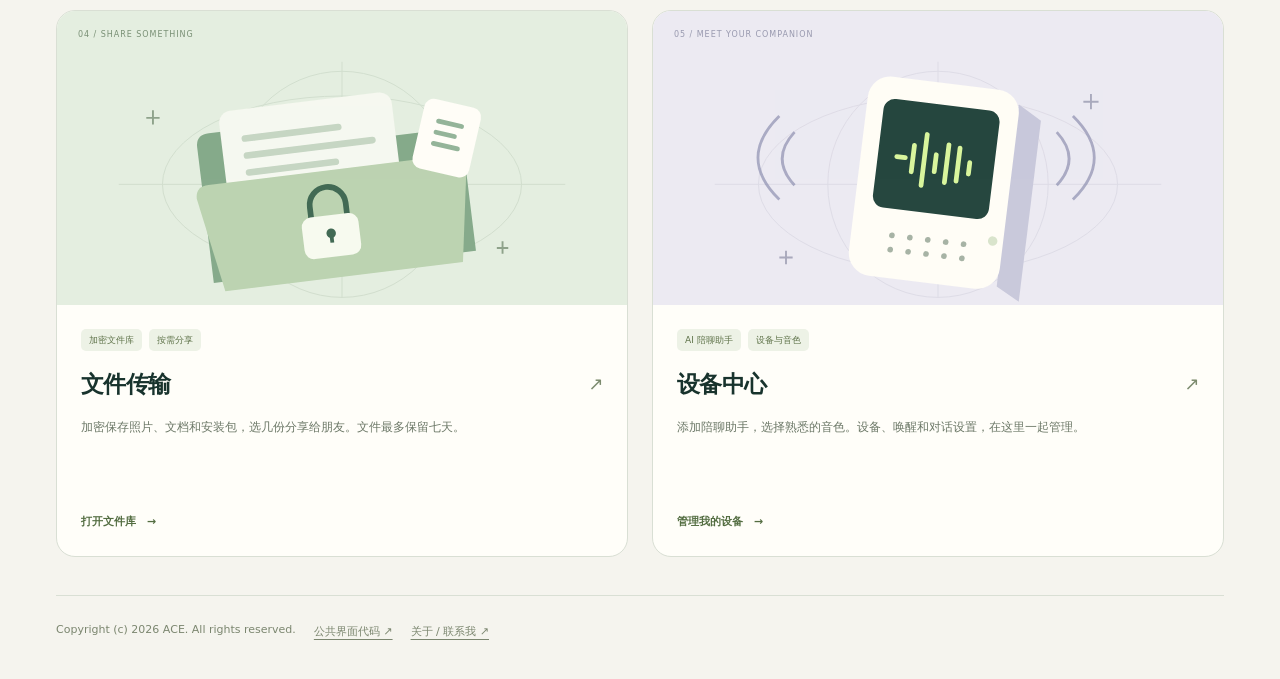
==== commit f18b8164: "Sync game names and independent learning, city, community entries" ====
--- a/index.html
+++ b/index.html
@@ -12,7 +12,9 @@
 </style>
   <style>
 .ace-demo-main{max-width:var(--ace-shell-width,1264px);margin:0 auto;padding:54px var(--ace-shell-gutter,48px) 36px}.ace-demo-eyebrow{margin:0 0 15px;color:#738362;font-size:11px;letter-spacing:.13em}.ace-demo-main h1{max-width:760px;margin:0;font-size:clamp(30px,4.5vw,52px);line-height:1.3;letter-spacing:-.03em}.ace-demo-intro{max-width:710px;margin:23px 0;color:#62736a;font-size:14px;line-height:1.9}.ace-demo-actions{display:flex;flex-wrap:wrap;gap:13px;margin:26px 0 40px}.ace-demo-actions a{display:inline-flex;align-items:center;min-height:44px;padding:11px 17px;border:1px solid #cbd5c1;border-radius:10px;text-decoration:none;font-size:13px;font-weight:650}.ace-demo-actions a:first-child{background:#18332d;color:#fffef9;border-color:#18332d}.ace-demo-main .extra-grid{display:grid;grid-template-columns:repeat(3,minmax(0,1fr));gap:20px}.ace-demo-main .destination{display:block;overflow:hidden;min-width:0;border:1px solid #d9dfd4;border-radius:19px;background:#fffef9;text-decoration:none}.ace-demo-main .card-art{position:relative;overflow:hidden;min-height:178px;padding:28px 0 0;color:#567152;background:#e9eee0}.ace-demo-main .files-art{background:#e4eee0}.ace-demo-main .companion-art{background:#eceaf2;color:#7d7f99}.ace-demo-main .card-art svg{display:block;width:100%;height:auto}.ace-demo-main .art-label{position:absolute;top:18px;left:21px;font-size:8px;letter-spacing:.12em;opacity:.75}.ace-demo-main .card-copy{padding:24px}.ace-demo-main .tags{display:flex;flex-wrap:wrap;gap:7px;margin-bottom:15px}.ace-demo-main .tags span{padding:4px 8px;border-radius:5px;background:#edf2e6;color:#60744b;font-size:9px}.ace-demo-main .card-copy h2{display:flex;align-items:center;justify-content:space-between;margin:0;font-size:23px;letter-spacing:-.025em}.ace-demo-main .card-copy h2 span{font-size:18px;font-weight:400;color:#7c8b6e}.ace-demo-main .card-copy p{min-height:72px;margin:13px 0 20px;color:#6c7867;font-size:12px;line-height:1.9}.ace-demo-main .card-action{font-size:11px;font-weight:650;color:#536d41}.ace-demo-main .card-action span{margin-left:7px}.ace-demo-footer{display:flex;flex-wrap:wrap;gap:18px;margin-top:38px;padding-top:25px;border-top:1px solid #d9dfd4;color:#7b866f;font-size:11px}.ace-demo-footer a{display:inline-flex;align-items:center;min-height:44px;margin-block:-11px;text-underline-offset:4px}.ace-demo-main a:focus-visible{outline:3px solid #476ec4;outline-offset:4px}@media(max-width:900px){.ace-demo-main .extra-grid{grid-template-columns:repeat(2,minmax(0,1fr))}}@media(max-width:650px){.ace-demo-main{padding-top:32px}.ace-demo-main .extra-grid{grid-template-columns:minmax(0,1fr)}.ace-demo-main .card-art{min-height:0}.ace-demo-main .card-copy p{min-height:0}.ace-demo-main .card-copy{padding:23px}}
-  </style>
+
+.ace-demo-main .section-heading{display:flex;flex-wrap:wrap;align-items:center;justify-content:space-between;gap:10px 15px;margin:9px 0 23px}.ace-demo-main .section-heading h2{margin:0;font-size:16px;font-weight:650}.ace-demo-main .section-heading>span{font-size:9px;letter-spacing:.13em;color:#7b877c}.ace-demo-main .creative-destinations{grid-template-columns:repeat(3,minmax(0,1fr));gap:24px;margin-bottom:38px}.ace-demo-main .destinations-secondary{grid-template-columns:repeat(2,minmax(0,1fr));gap:24px}.ace-demo-main .learn-art{background:#efe6d2;color:#9b7a46}.ace-demo-main .city-art{background:#dce8e5;color:#4f7c79}.ace-demo-main .community-art{background:#eee1e4;color:#9a7381}.ace-demo-main .city-card .tags span{background:#e1eeeb;color:#456f65}.ace-demo-main .community-card .tags span{background:#f2e6e9;color:#8a6373}@media(max-width:760px){.ace-demo-main .creative-destinations{grid-template-columns:minmax(0,1fr);gap:22px}}@media(max-width:650px){.ace-demo-main .destinations-secondary{grid-template-columns:minmax(0,1fr);gap:22px}}
+</style>
 </head>
 <body data-ace-page="home">
   <a class="skip" href="#display-main">跳到公共界面展示</a>
@@ -21,10 +23,12 @@
     <a class="ace-site-brand" href="/" aria-label="ACE 的空间首页" aria-current="page"><span class="ace-site-brand__mark" aria-hidden="true">✦</span><span class="ace-site-brand__name">ACE 的空间</span></a>
     <nav class="ace-primary-nav" aria-label="快速导航">
       <ul class="ace-primary-nav__list">
-        <li class="ace-primary-nav__item"><a class="ace-primary-link" href="/play/">一起玩</a></li>
+        <li class="ace-primary-nav__item"><a class="ace-primary-link" href="/play/">星潮同渡</a></li>
+        <li class="ace-primary-nav__item"><a class="ace-primary-link" href="/games/tideland/">潮汐小岛</a></li>
         <li class="ace-primary-nav__item"><a class="ace-primary-link" href="/radar/">折扣雷达</a></li>
-        <li class="ace-primary-nav__item"><a class="ace-primary-link" href="/learn/">公益课堂</a></li>
-        <li class="ace-primary-nav__item"><a class="ace-primary-link" href="/community/">作品社区</a></li>
+        <li class="ace-primary-nav__item"><a class="ace-primary-link" href="/learn/">建模课堂</a></li>
+        <li class="ace-primary-nav__item"><a class="ace-primary-link" href="/learn/works/douding-city-hq/">豆丁市</a></li>
+        <li class="ace-primary-nav__item"><a class="ace-primary-link" href="/community/">社区</a></li>
         <li class="ace-primary-nav__item"><a class="ace-primary-link" href="/connect/">通话与信箱</a></li>
         <li class="ace-primary-nav__item"><a class="ace-primary-link" href="/friends/">好友</a></li>
         <li class="ace-primary-nav__item"><a class="ace-primary-link" href="/files/">文件传输</a></li>
@@ -38,9 +42,9 @@
   <main id="display-main" class="ace-demo-main">
     <p class="ace-demo-eyebrow">A LITTLE SPACE / 公共界面展示</p>
     <h1>一些公开的界面片段，<br>从这里看看这个空间。</h1>
-    <p class="ace-demo-intro">这份展示包包含共享导航、入口卡片插画和联系表单前端。这里的业务入口仅演示导航状态；正式功能与核心实现保留在私有仓库。</p>
+    <p class="ace-demo-intro">这里展示共享导航、首页入口卡片和联系表单，包括《星潮同渡 STAR TIDE》《潮汐小岛 TIDELAND》及建模课堂、豆丁市、社区的入口。业务入口仅展示导航状态；正式功能请前往正式站点。</p>
     <div class="ace-demo-actions"><a href="/about/">查看联系表单界面 ↗</a><a href="https://acexia.xyz/" target="_blank" rel="noopener noreferrer">访问正式站点 ↗</a></div>
-    <section class="extra-grid destinations-secondary" aria-label="通信、文件、设备与公益课堂入口"><a class="destination service-card communication-card" href="/connect/"><div class="card-art communication-art" aria-hidden="true"><span class="art-label">03 / KEEP IN TOUCH</span><svg viewBox="0 0 600 280" focusable="false"><g fill="none" stroke="currentColor" opacity=".13"><ellipse cx="300" cy="153" rx="189" ry="93"/><ellipse cx="300" cy="153" rx="116" ry="119"/><path d="M65 153H535M300 24V272"/></g><g transform="translate(143 69) rotate(-8 150 80)"><rect width="211" height="121" rx="23" fill="#fffdf7"/><path d="M35 118v24l31-24" fill="#fffdf7"/><rect x="19" y="20" width="64" height="81" rx="12" fill="#b6cfa7"/><circle cx="51" cy="46" r="13" fill="#f9fbf0"/><path d="M31 83c0-24 40-24 40 0" fill="#f9fbf0"/><path d="M106 49h72M106 67h51" stroke="#74956e" stroke-width="8" stroke-linecap="round"/></g><g transform="translate(290 144) rotate(9 90 50)"><rect width="167" height="88" rx="20" fill="#778ea7"/><path d="M128 84v21l-28-21" fill="#778ea7"/><path d="M31 45h9m8-13v26m12-37v48m12-29v10m12-21v33m12-40v47m12-35v23m12-12h10" stroke="#f7faf0" stroke-width="5" stroke-linecap="round"/></g><path d="M449 72v18m-9-9h18M119 220v12m-6-6h12" stroke="currentColor" opacity=".6" stroke-width="2"/></svg></div><div class="card-copy"><div class="tags"><span>私密通话</span><span>声音留言</span></div><h2>通话与信箱 <span aria-hidden="true">↗</span></h2><p>在线时面对面聊一会，不在线时留一句声音。把联系亲友的方式放在一起。</p><span class="card-action">联系亲友 <span aria-hidden="true">→</span></span></div></a><a class="destination service-card files-card" href="/files/"><div class="card-art files-art" aria-hidden="true"><span class="art-label">04 / SHARE SOMETHING</span><svg viewBox="0 0 600 280" focusable="false"><g fill="none" stroke="currentColor" opacity=".13"><ellipse cx="300" cy="153" rx="189" ry="93"/><ellipse cx="300" cy="153" rx="116" ry="119"/><path d="M65 153H535M300 24V272"/></g><g transform="translate(155 83) rotate(-7 143 83)"><path d="M0 30V13Q0 0 14 0h81l22 26h143q18 0 18 18v113H0Z" fill="#86aa8b"/><rect x="26" y="-21" width="183" height="150" rx="13" fill="#f6f8f0"/><path d="M51 10h99M51 28h133M51 46h92" stroke="#c6d6c4" stroke-width="7" stroke-linecap="round"/><path d="M-7 67q0-13 14-13h259q14 0 13 13l-16 100H11Z" fill="#bcd3b1"/><path d="M110 102v-12a19 19 0 0 1 38 0v12" fill="none" stroke="#426a54" stroke-width="6"/><rect x="99" y="101" width="60" height="44" rx="10" fill="#f7faef"/><circle cx="129" cy="120" r="5" fill="#426a54"/><path d="M129 122v8" stroke="#426a54" stroke-width="4"/></g><g transform="translate(389 61) rotate(13)"><rect width="61" height="75" rx="10" fill="#fffdf7"/><path d="M18 22h25M18 34h20M18 46h26" stroke="#94b59a" stroke-width="5" stroke-linecap="round"/></g><path d="M101 75v15m-7-7h14M469 213v13m-6-6h12" stroke="currentColor" opacity=".6" stroke-width="2"/></svg></div><div class="card-copy"><div class="tags"><span>加密文件库</span><span>按需分享</span></div><h2>文件传输 <span aria-hidden="true">↗</span></h2><p>加密保存照片、文档和安装包，选几份分享给朋友。文件最多保留七天。</p><span class="card-action">打开文件库 <span aria-hidden="true">→</span></span></div></a><a class="destination service-card companion-card" href="/companion/"><div class="card-art companion-art" aria-hidden="true"><span class="art-label">05 / MEET YOUR COMPANION</span><svg viewBox="0 0 600 280" focusable="false"><g fill="none" stroke="currentColor" opacity=".13"><ellipse cx="300" cy="153" rx="189" ry="93"/><ellipse cx="300" cy="153" rx="116" ry="119"/><path d="M65 153H535M300 24V272"/></g><g transform="translate(216 46) rotate(7 82 102)"><path d="M159 13l25 14v192l-25-13Z" fill="#c9c9db"/><rect width="160" height="211" rx="24" fill="#fffdf6"/><rect x="18" y="23" width="123" height="115" rx="12" fill="#26473f"/><path d="M38 83h9m8-14v28m12-41v54m12-34v18m12-30v40m12-38v35m12-21v12" stroke="#d9f69d" stroke-width="5" stroke-linecap="round"/><g fill="#a7b3a5"><circle cx="43" cy="166" r="3"/><circle cx="62" cy="166" r="3"/><circle cx="81" cy="166" r="3"/><circle cx="100" cy="166" r="3"/><circle cx="119" cy="166" r="3"/><circle cx="43" cy="181" r="3"/><circle cx="62" cy="181" r="3"/><circle cx="81" cy="181" r="3"/><circle cx="100" cy="181" r="3"/><circle cx="119" cy="181" r="3"/></g><circle cx="149" cy="159" r="5" fill="#d9e4cc"/></g><g fill="none" stroke="#888aac" stroke-width="3" opacity=".65"><path d="M149 98q-26 28 0 56M133 81q-45 44 0 88M425 98q26 28 0 56M442 81q45 44 0 88"/></g><path d="M140 223v14m-7-7h14M461 58v16m-8-8h16" stroke="currentColor" opacity=".6" stroke-width="2"/></svg></div><div class="card-copy"><div class="tags"><span>AI 陪聊助手</span><span>设备与音色</span></div><h2>设备中心 <span aria-hidden="true">↗</span></h2><p>添加陪聊助手，选择熟悉的音色。设备、唤醒和对话设置，在这里一起管理。</p><span class="card-action">管理我的设备 <span aria-hidden="true">→</span></span></div></a><a class="destination service-card learn-card" href="/learn/"><div class="card-art learn-art" aria-hidden="true"><span class="art-label">06 / BUILD TOGETHER</span><svg viewBox="0 0 600 280" focusable="false"><g fill="none" stroke="currentColor" opacity=".13"><ellipse cx="300" cy="153" rx="189" ry="93"/><ellipse cx="300" cy="153" rx="116" ry="119"/><path d="M65 153H535M300 24V272"/></g><ellipse cx="304" cy="240" rx="111" ry="18" fill="#b5bba0" opacity=".3"/><path d="m238 215 33-15 66 1 34 18-28 25-70 2-35-15Z" fill="#b4c0a5"/><path d="m238 231 35 15 70-2 28-25v15l-28 24-70 2-35-15Z" fill="#8b9c81"/><path d="m274 108 33 11 16 110-66-16Z" fill="#fff9e9"/><path d="m307 119 26-13 17 106-27 17Z" fill="#dfd5bd"/><path d="m274 108 26-13 33 11-26 13Z" fill="#f1e9d4"/><path d="m280 175 15 4 3 32-19-5Z" fill="#628982"/><path d="m266 105 29-14 50 15-36 18Z" fill="#709489"/><path d="m266 105 43 19 36-18v8l-36 18-43-19Z" fill="#4f766b"/><path d="m273 74 27 11v30l-27-12Z" fill="#b7dcda"/><path d="m300 85 30-13v30l-30 13Z" fill="#90bbb6"/><path d="m284 88 10 4v16l-10-4Z" fill="#ffe6a1"/><path d="m311 87 10-5v16l-10 5Z" fill="#ffd78f"/><path d="M273 74v29m27-18v30m30-43v30" stroke="#547d72" stroke-width="4"/><path d="m300 39-39 36 39 14Z" fill="#76978b"/><path d="m300 39 39 33-39 17Z" fill="#446d63"/><path d="M300 30v10" stroke="#547d72" stroke-width="4" stroke-linecap="round"/><g fill="none" stroke="#9b8050" stroke-width="2" opacity=".65"><path d="M397 72v161m-8-161h16m-16 161h16" stroke-dasharray="5 5"/><path d="m129 161 23-34 27 40-25 16Z"/><path d="m152 127 2 56m-25-22 50 6"/><path d="M128 214h43m-43-6v12m43-12v12"/></g><path d="M446 107v16m-8-8h16M183 62v12m-6-6h12" stroke="currentColor" opacity=".6" stroke-width="2"/></svg></div><div class="card-copy"><div class="tags"><span>零基础建模</span><span>浏览器练习</span></div><h2>公益课堂 <span aria-hidden="true">↗</span></h2><p>跟着《星潮同渡》的开发经验，从基本体做一座小灯塔。八课文字与语音讲解免费，无需账号。</p><span class="card-action">开始免费学习 <span aria-hidden="true">→</span></span></div></a></section>
+    <div class="section-heading"><h2>学习、逛城、分享</h2><span>LEARN. EXPLORE. SHARE.</span></div><section class="extra-grid creative-destinations" aria-label="建模课堂、豆丁市和社区入口"><a class="destination service-card learn-card" href="/learn/"><div class="card-art learn-art" aria-hidden="true"><span class="art-label">LEARN TO BUILD</span><svg viewBox="0 0 600 280" focusable="false"><g fill="none" stroke="currentColor" opacity=".13"><ellipse cx="300" cy="153" rx="189" ry="93"/><ellipse cx="300" cy="153" rx="116" ry="119"/><path d="M65 153H535M300 24V272"/></g><ellipse cx="304" cy="240" rx="111" ry="18" fill="#b5bba0" opacity=".3"/><path d="m238 215 33-15 66 1 34 18-28 25-70 2-35-15Z" fill="#b4c0a5"/><path d="m238 231 35 15 70-2 28-25v15l-28 24-70 2-35-15Z" fill="#8b9c81"/><path d="m274 108 33 11 16 110-66-16Z" fill="#fff9e9"/><path d="m307 119 26-13 17 106-27 17Z" fill="#dfd5bd"/><path d="m274 108 26-13 33 11-26 13Z" fill="#f1e9d4"/><path d="m280 175 15 4 3 32-19-5Z" fill="#628982"/><path d="m266 105 29-14 50 15-36 18Z" fill="#709489"/><path d="m266 105 43 19 36-18v8l-36 18-43-19Z" fill="#4f766b"/><path d="m273 74 27 11v30l-27-12Z" fill="#b7dcda"/><path d="m300 85 30-13v30l-30 13Z" fill="#90bbb6"/><path d="m284 88 10 4v16l-10-4Z" fill="#ffe6a1"/><path d="m311 87 10-5v16l-10 5Z" fill="#ffd78f"/><path d="M273 74v29m27-18v30m30-43v30" stroke="#547d72" stroke-width="4"/><path d="m300 39-39 36 39 14Z" fill="#76978b"/><path d="m300 39 39 33-39 17Z" fill="#446d63"/><path d="M300 30v10" stroke="#547d72" stroke-width="4" stroke-linecap="round"/><g fill="none" stroke="#9b8050" stroke-width="2" opacity=".65"><path d="M397 72v161m-8-161h16m-16 161h16" stroke-dasharray="5 5"/><path d="m129 161 23-34 27 40-25 16Z"/><path d="m152 127 2 56m-25-22 50 6"/><path d="M128 214h43m-43-6v12m43-12v12"/></g><path d="M446 107v16m-8-8h16M183 62v12m-6-6h12" stroke="currentColor" opacity=".6" stroke-width="2"/></svg></div><div class="card-copy"><div class="tags"><span>零基础建模</span><span>浏览器练习</span></div><h2>建模课堂 <span aria-hidden="true">↗</span></h2><p>跟着《星潮同渡》的开发经验，从基本体做一座小灯塔。八课文字与语音讲解免费，无需账号。</p><span class="card-action">开始免费学习 <span aria-hidden="true">→</span></span></div></a><a class="destination service-card city-card" href="/learn/works/douding-city-hq/"><div class="card-art city-art" aria-hidden="true"><span class="art-label">DOUDING CITY</span><svg viewBox="0 0 600 280" focusable="false"><g fill="none" stroke="currentColor" opacity=".13"><ellipse cx="300" cy="153" rx="189" ry="93"/><ellipse cx="300" cy="153" rx="116" ry="119"/><path d="M65 153H535M300 24V272"/></g><ellipse cx="300" cy="236" rx="182" ry="23" fill="#87b2ae" opacity=".35"/><path d="m136 222 163-55 172 55-163 44Z" fill="#a8c2ac"/><path d="m136 222 172 44v13l-172-44Z" fill="#85a28a"/><path d="m308 266 163-44v13l-163 44Z" fill="#779f94"/><path d="m185 219 112-36 113 32-111 37Z" fill="#e9dfc1"/><path d="m191 230 224-64M256 188l112 51" fill="none" stroke="#6a8788" stroke-width="14"/><path d="m221 188 29-10 29 9v-71l-29-10-29 10Z" fill="#fcf6df"/><path d="m250 106 29 10v71l-29 10Z" fill="#c7d2c5"/><path d="m302 170 33-11 30 10v-92l-30-12-33 12Z" fill="#fffaf0"/><path d="m335 65 30 12v92l-30 11Z" fill="#bdd3cd"/><path d="m375 208 24-8 25 8v-53l-25-9-24 9Z" fill="#e3b899"/><g fill="#719d9d"><path d="m230 132 12-4v13l-12 4Zm0 26 12-4v13l-12 4Zm81-64 14-5v14l-14 5Zm0 28 14-5v14l-14 5Z"/></g><g fill="#598477"><circle cx="172" cy="194" r="17"/><circle cx="430" cy="200" r="15"/></g><path d="M172 198v24M430 204v19" stroke="#8e8060" stroke-width="6"/></svg></div><div class="card-copy"><div class="tags"><span>微缩城市</span><span>3D 作品</span></div><h2>豆丁市 <span aria-hidden="true">↗</span></h2><p>走近这座微缩城市，观察道路、机场、地铁与建筑内部，查看城市模型和作品更新。</p><span class="card-action">走进豆丁市 <span aria-hidden="true">→</span></span></div></a><a class="destination service-card community-card" href="/community/"><div class="card-art community-art" aria-hidden="true"><span class="art-label">SHARE YOUR DISCOVERIES</span><svg viewBox="0 0 600 280" focusable="false"><g fill="none" stroke="currentColor" opacity=".13"><ellipse cx="300" cy="153" rx="189" ry="93"/><ellipse cx="300" cy="153" rx="116" ry="119"/><path d="M65 153H535M300 24V272"/></g><g transform="translate(132 70) rotate(-7 100 74)"><rect width="180" height="144" rx="17" fill="#fffaf0"/><rect x="15" y="15" width="150" height="80" rx="9" fill="#bfd0b1"/><path d="m32 78 37-42 28 30 24-18 29 30Z" fill="#6d9479"/><circle cx="133" cy="37" r="10" fill="#f6e3a8"/><path d="M19 113h91M19 128h57" stroke="#b4bfa8" stroke-width="6" stroke-linecap="round"/></g><g transform="translate(300 133) rotate(7 90 58)"><rect width="181" height="103" rx="21" fill="#aa7e8d"/><path d="m35 99 1 25 31-25" fill="#aa7e8d"/><circle cx="37" cy="36" r="13" fill="#f4e7dd"/><path d="M65 33h86M65 50h61M25 77h126" stroke="#f4e7dd" stroke-width="7" stroke-linecap="round"/></g><path d="M405 63v18m-9-9h18M111 229v14m-7-7h14" stroke="currentColor" opacity=".6" stroke-width="2"/></svg></div><div class="card-copy"><div class="tags"><span>作品分享</span><span>学习交流</span></div><h2>社区 <span aria-hidden="true">↗</span></h2><p>分享自己的作品与学习记录，看看大家的新发现，也和其他创作者聊聊。</p><span class="card-action">逛逛社区 <span aria-hidden="true">→</span></span></div></a></section><section class="extra-grid destinations-secondary" aria-label="游戏、通信、文件与设备入口"><a class="destination service-card tideland-card" href="/games/tideland/"><div class="card-art tideland-art" aria-hidden="true"><span class="art-label">A LITTLE ISLAND LIFE</span><svg viewBox="0 0 600 280" focusable="false"><g fill="none" stroke="currentColor" opacity=".13"><ellipse cx="300" cy="153" rx="189" ry="93"/><ellipse cx="300" cy="153" rx="116" ry="119"/><path d="M65 153H535M300 24V272"/></g><ellipse cx="300" cy="227" rx="176" ry="29" fill="#88bab4"/><path d="M143 192Q126 157 190 134Q231 75 288 121Q364 98 409 146Q472 157 451 198Q321 249 143 192Z" fill="#b6d4a2"/><path d="m238 163 45-33 45 33v51h-90Z" fill="#fff4d6"/><path d="m225 165 58-47 58 47" fill="none" stroke="#ca876b" stroke-width="17" stroke-linejoin="round"/><rect x="273" y="179" width="23" height="35" rx="3" fill="#6b9b86"/><path d="m371 158 10-75h23l10 75" fill="#fff8e4"/><path d="M378 80h29l-14-19Z" fill="#789e9a"/><path d="M379 103h27" stroke="#e5bc72" stroke-width="11"/><g fill="#638e64"><circle cx="188" cy="155" r="24"/><circle cx="351" cy="174" r="20"/></g><path d="M188 163v27M351 180v23" stroke="#a17c58" stroke-width="8"/><g fill="#fff8dc"><circle cx="217" cy="197" r="4"/><circle cx="367" cy="211" r="4"/><circle cx="339" cy="135" r="4"/></g></svg></div><div class="card-copy"><div class="tags"><span>生活模拟</span><span>住宅与居民</span></div><h2>潮汐小岛 <span aria-hidden="true">↗</span></h2><p>种一片花田，布置自己的小屋，和五位岛民慢慢交朋友。手机和电脑都能登上这座温暖的小岛。</p><span class="card-action">登上小岛 <span aria-hidden="true">→</span></span></div></a><a class="destination service-card communication-card" href="/connect/"><div class="card-art communication-art" aria-hidden="true"><span class="art-label">03 / KEEP IN TOUCH</span><svg viewBox="0 0 600 280" focusable="false"><g fill="none" stroke="currentColor" opacity=".13"><ellipse cx="300" cy="153" rx="189" ry="93"/><ellipse cx="300" cy="153" rx="116" ry="119"/><path d="M65 153H535M300 24V272"/></g><g transform="translate(143 69) rotate(-8 150 80)"><rect width="211" height="121" rx="23" fill="#fffdf7"/><path d="M35 118v24l31-24" fill="#fffdf7"/><rect x="19" y="20" width="64" height="81" rx="12" fill="#b6cfa7"/><circle cx="51" cy="46" r="13" fill="#f9fbf0"/><path d="M31 83c0-24 40-24 40 0" fill="#f9fbf0"/><path d="M106 49h72M106 67h51" stroke="#74956e" stroke-width="8" stroke-linecap="round"/></g><g transform="translate(290 144) rotate(9 90 50)"><rect width="167" height="88" rx="20" fill="#778ea7"/><path d="M128 84v21l-28-21" fill="#778ea7"/><path d="M31 45h9m8-13v26m12-37v48m12-29v10m12-21v33m12-40v47m12-35v23m12-12h10" stroke="#f7faf0" stroke-width="5" stroke-linecap="round"/></g><path d="M449 72v18m-9-9h18M119 220v12m-6-6h12" stroke="currentColor" opacity=".6" stroke-width="2"/></svg></div><div class="card-copy"><div class="tags"><span>私密通话</span><span>声音留言</span></div><h2>通话与信箱 <span aria-hidden="true">↗</span></h2><p>在线时面对面聊一会，不在线时留一句声音。把联系亲友的方式放在一起。</p><span class="card-action">联系亲友 <span aria-hidden="true">→</span></span></div></a><a class="destination service-card files-card" href="/files/"><div class="card-art files-art" aria-hidden="true"><span class="art-label">04 / SHARE SOMETHING</span><svg viewBox="0 0 600 280" focusable="false"><g fill="none" stroke="currentColor" opacity=".13"><ellipse cx="300" cy="153" rx="189" ry="93"/><ellipse cx="300" cy="153" rx="116" ry="119"/><path d="M65 153H535M300 24V272"/></g><g transform="translate(155 83) rotate(-7 143 83)"><path d="M0 30V13Q0 0 14 0h81l22 26h143q18 0 18 18v113H0Z" fill="#86aa8b"/><rect x="26" y="-21" width="183" height="150" rx="13" fill="#f6f8f0"/><path d="M51 10h99M51 28h133M51 46h92" stroke="#c6d6c4" stroke-width="7" stroke-linecap="round"/><path d="M-7 67q0-13 14-13h259q14 0 13 13l-16 100H11Z" fill="#bcd3b1"/><path d="M110 102v-12a19 19 0 0 1 38 0v12" fill="none" stroke="#426a54" stroke-width="6"/><rect x="99" y="101" width="60" height="44" rx="10" fill="#f7faef"/><circle cx="129" cy="120" r="5" fill="#426a54"/><path d="M129 122v8" stroke="#426a54" stroke-width="4"/></g><g transform="translate(389 61) rotate(13)"><rect width="61" height="75" rx="10" fill="#fffdf7"/><path d="M18 22h25M18 34h20M18 46h26" stroke="#94b59a" stroke-width="5" stroke-linecap="round"/></g><path d="M101 75v15m-7-7h14M469 213v13m-6-6h12" stroke="currentColor" opacity=".6" stroke-width="2"/></svg></div><div class="card-copy"><div class="tags"><span>加密文件库</span><span>按需分享</span></div><h2>文件传输 <span aria-hidden="true">↗</span></h2><p>加密保存照片、文档和安装包，选几份分享给朋友。文件最多保留七天。</p><span class="card-action">打开文件库 <span aria-hidden="true">→</span></span></div></a><a class="destination service-card companion-card" href="/companion/"><div class="card-art companion-art" aria-hidden="true"><span class="art-label">05 / MEET YOUR COMPANION</span><svg viewBox="0 0 600 280" focusable="false"><g fill="none" stroke="currentColor" opacity=".13"><ellipse cx="300" cy="153" rx="189" ry="93"/><ellipse cx="300" cy="153" rx="116" ry="119"/><path d="M65 153H535M300 24V272"/></g><g transform="translate(216 46) rotate(7 82 102)"><path d="M159 13l25 14v192l-25-13Z" fill="#c9c9db"/><rect width="160" height="211" rx="24" fill="#fffdf6"/><rect x="18" y="23" width="123" height="115" rx="12" fill="#26473f"/><path d="M38 83h9m8-14v28m12-41v54m12-34v18m12-30v40m12-38v35m12-21v12" stroke="#d9f69d" stroke-width="5" stroke-linecap="round"/><g fill="#a7b3a5"><circle cx="43" cy="166" r="3"/><circle cx="62" cy="166" r="3"/><circle cx="81" cy="166" r="3"/><circle cx="100" cy="166" r="3"/><circle cx="119" cy="166" r="3"/><circle cx="43" cy="181" r="3"/><circle cx="62" cy="181" r="3"/><circle cx="81" cy="181" r="3"/><circle cx="100" cy="181" r="3"/><circle cx="119" cy="181" r="3"/></g><circle cx="149" cy="159" r="5" fill="#d9e4cc"/></g><g fill="none" stroke="#888aac" stroke-width="3" opacity=".65"><path d="M149 98q-26 28 0 56M133 81q-45 44 0 88M425 98q26 28 0 56M442 81q45 44 0 88"/></g><path d="M140 223v14m-7-7h14M461 58v16m-8-8h16" stroke="currentColor" opacity=".6" stroke-width="2"/></svg></div><div class="card-copy"><div class="tags"><span>AI 陪聊助手</span><span>设备与音色</span></div><h2>设备中心 <span aria-hidden="true">↗</span></h2><p>添加陪聊助手，选择熟悉的音色。设备、唤醒和对话设置，在这里一起管理。</p><span class="card-action">管理我的设备 <span aria-hidden="true">→</span></span></div></a></section>
     <footer class="ace-demo-footer"><span>Copyright (c) 2026 ACE. All rights reserved.</span><a href="https://github.com/ace3559798514-stack/acexia-public" target="_blank" rel="noopener noreferrer">公共界面代码 ↗</a><a href="/about/">关于 / 联系我 ↗</a></footer>
   </main>
 </body>
--- a/shared/site-shell.css
+++ b/shared/site-shell.css
@@ -74,6 +74,7 @@
 
 .ace-primary-nav {
   min-width: 0;
+  max-width: 100%;
   overflow-x: auto;
   overscroll-behavior-inline: contain;
   scrollbar-width: thin;
